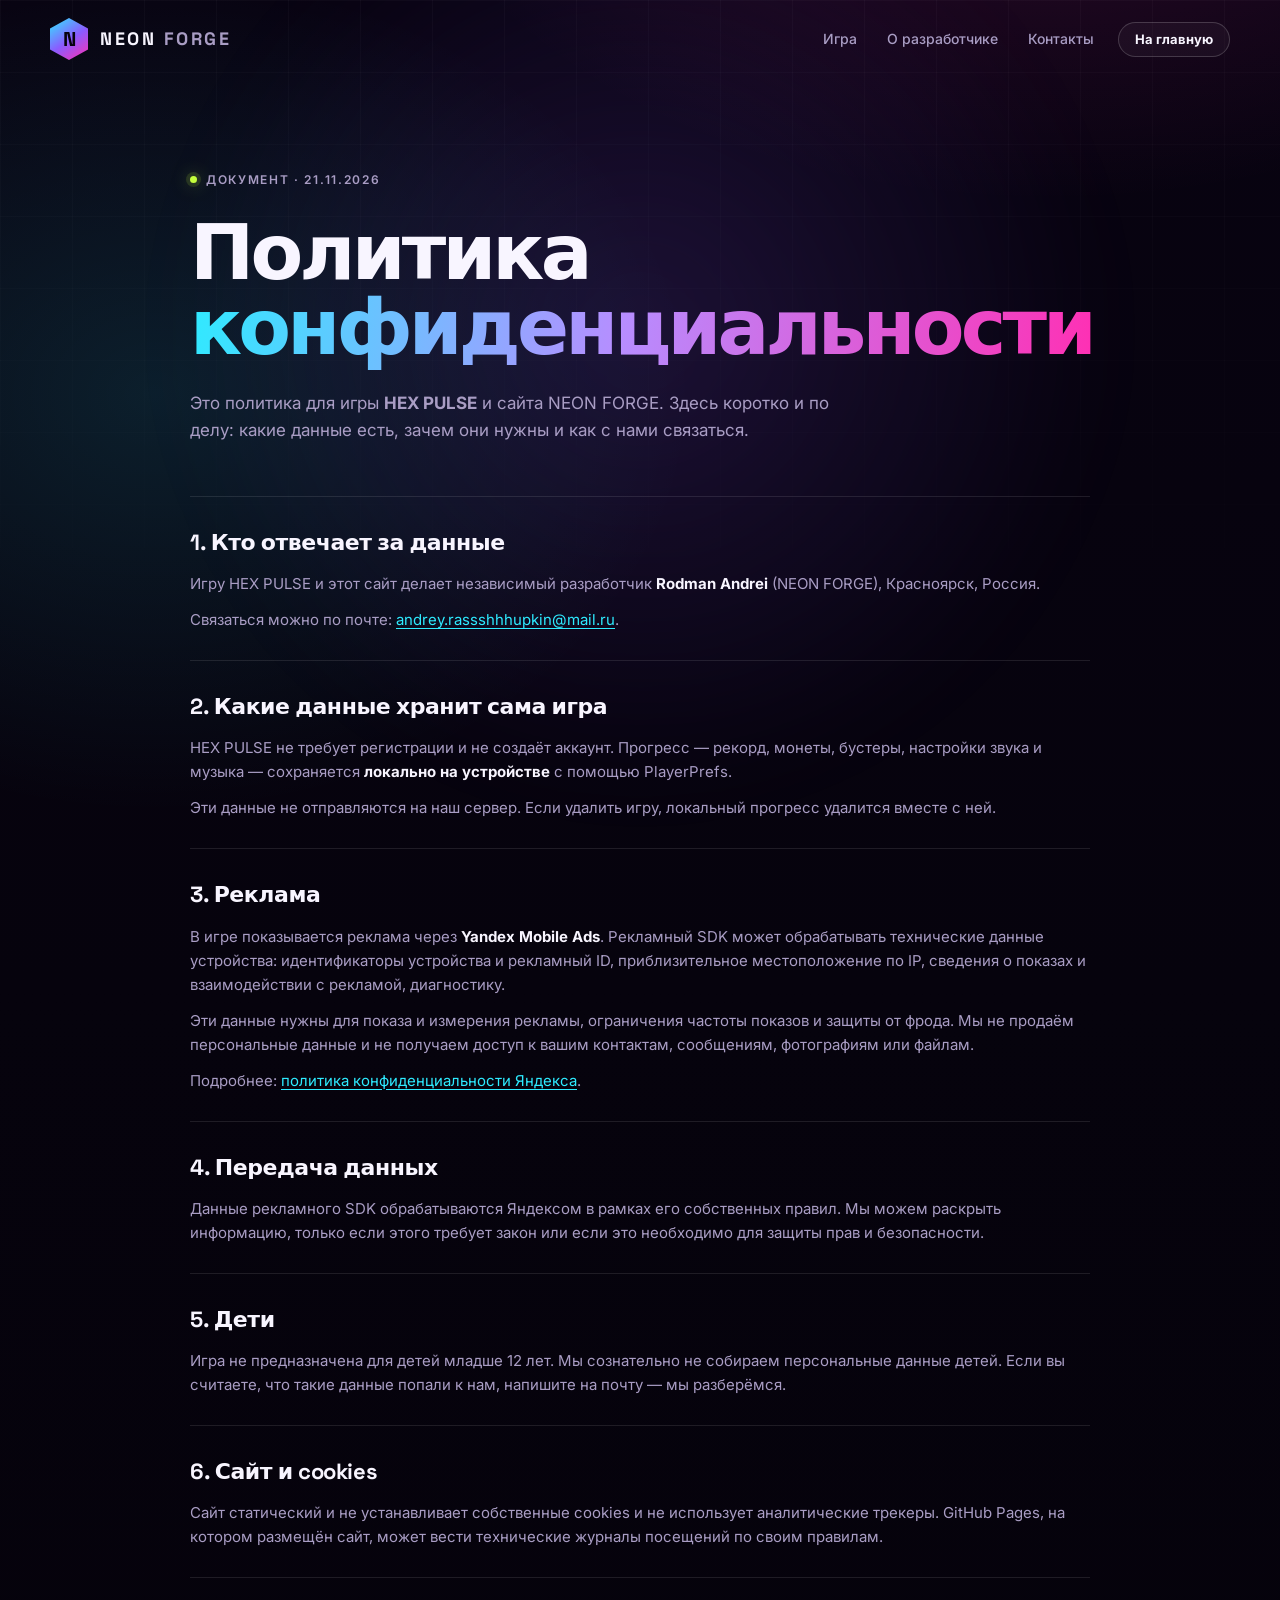
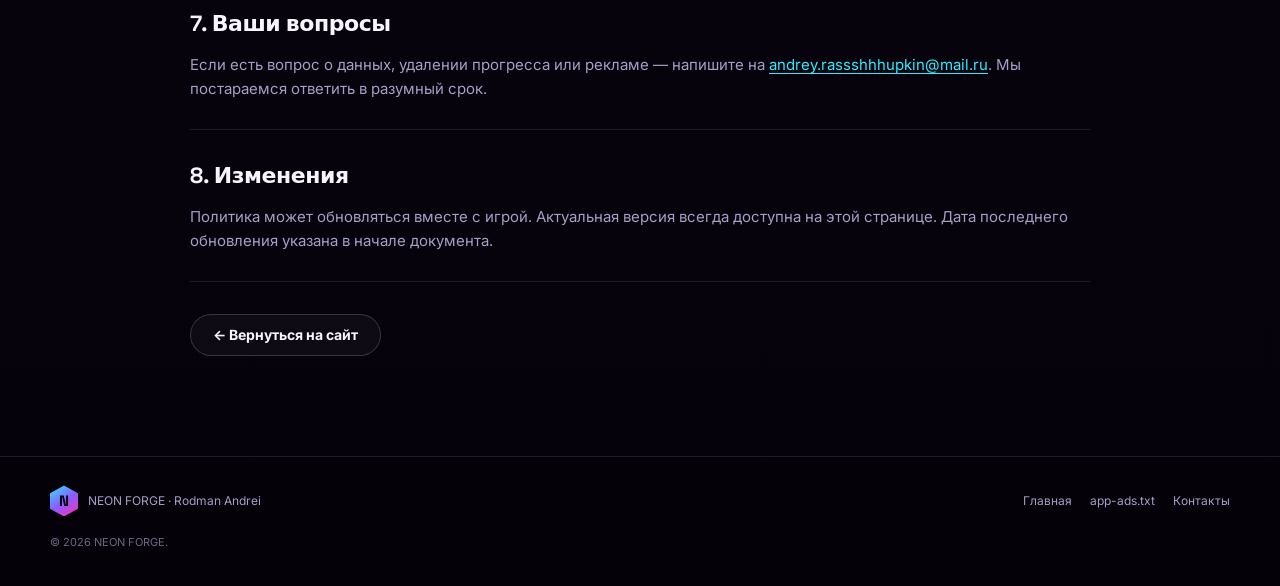
==== privacy.html @ 99549bdb "Add NEON FORGE landing page and privacy policy" ====
<!doctype html>
<html lang="ru">
<head>
  <meta charset="utf-8">
  <meta name="viewport" content="width=device-width, initial-scale=1">
  <title>Политика конфиденциальности — NEON FORGE</title>
  <meta name="description" content="Политика конфиденциальности игр NEON FORGE и HEX PULSE.">
  <link rel="canonical" href="https://rodman-org.github.io/privacy.html">
  <link rel="icon" href="assets/favicon.png" type="image/png">
  <meta name="theme-color" content="#07030f">
  <meta property="og:type" content="website">
  <meta property="og:title" content="Политика конфиденциальности — NEON FORGE">
  <meta property="og:description" content="Как HEX PULSE обращается с данными.">
  <meta property="og:url" content="https://rodman-org.github.io/privacy.html">
  <meta property="og:image" content="https://rodman-org.github.io/assets/og-cover.png">
  <link rel="preconnect" href="https://fonts.googleapis.com">
  <link rel="preconnect" href="https://fonts.gstatic.com" crossorigin>
  <link href="https://fonts.googleapis.com/css2?family=Inter:wght@400;500;600;700&family=Space+Grotesk:wght@500;600;700&display=swap" rel="stylesheet">
  <link rel="stylesheet" href="styles.css">
</head>
<body class="legal-page">
  <a class="skip-link" href="#main">Перейти к содержанию</a>

  <header class="site-header" id="top">
    <div class="container header-inner">
      <a class="brand" href="index.html" aria-label="NEON FORGE — на главную">
        <span class="brand-mark" aria-hidden="true">N</span>
        <span class="brand-text">NEON <span>FORGE</span></span>
      </a>
      <nav class="nav-links" aria-label="Навигация">
        <a href="index.html#game">Игра</a>
        <a href="index.html#about">О разработчике</a>
        <a href="index.html#contact">Контакты</a>
      </nav>
      <div class="header-actions">
        <a class="btn btn-small btn-ghost" href="index.html">На главную</a>
      </div>
    </div>
  </header>

  <main id="main" class="legal">
    <div class="container legal-wrap">
      <p class="eyebrow"><span class="status-dot"></span> Документ · 21.11.2026</p>
      <h1>Политика<br><span class="gradient-text">конфиденциальности</span></h1>
      <p class="legal-lead">Это политика для игры <strong>HEX PULSE</strong> и сайта NEON FORGE. Здесь коротко и по делу: какие данные есть, зачем они нужны и как с нами связаться.</p>

      <div class="legal-content">
        <section>
          <h2>1. Кто отвечает за данные</h2>
          <p>Игру HEX PULSE и этот сайт делает независимый разработчик <strong>Rodman Andrei</strong> (NEON FORGE), Красноярск, Россия.</p>
          <p>Связаться можно по почте: <a href="mailto:andrey.rassshhhupkin@mail.ru">andrey.rassshhhupkin@mail.ru</a>.</p>
        </section>

        <section>
          <h2>2. Какие данные хранит сама игра</h2>
          <p>HEX PULSE не требует регистрации и не создаёт аккаунт. Прогресс — рекорд, монеты, бустеры, настройки звука и музыка — сохраняется <strong>локально на устройстве</strong> с помощью PlayerPrefs.</p>
          <p>Эти данные не отправляются на наш сервер. Если удалить игру, локальный прогресс удалится вместе с ней.</p>
        </section>

        <section>
          <h2>3. Реклама</h2>
          <p>В игре показывается реклама через <strong>Yandex Mobile Ads</strong>. Рекламный SDK может обрабатывать технические данные устройства: идентификаторы устройства и рекламный ID, приблизительное местоположение по IP, сведения о показах и взаимодействии с рекламой, диагностику.</p>
          <p>Эти данные нужны для показа и измерения рекламы, ограничения частоты показов и защиты от фрода. Мы не продаём персональные данные и не получаем доступ к вашим контактам, сообщениям, фотографиям или файлам.</p>
          <p>Подробнее: <a href="https://yandex.ru/legal/confidential/" target="_blank" rel="noopener">политика конфиденциальности Яндекса</a>.</p>
        </section>

        <section>
          <h2>4. Передача данных</h2>
          <p>Данные рекламного SDK обрабатываются Яндексом в рамках его собственных правил. Мы можем раскрыть информацию, только если этого требует закон или если это необходимо для защиты прав и безопасности.</p>
        </section>

        <section>
          <h2>5. Дети</h2>
          <p>Игра не предназначена для детей младше 12 лет. Мы сознательно не собираем персональные данные детей. Если вы считаете, что такие данные попали к нам, напишите на почту — мы разберёмся.</p>
        </section>

        <section>
          <h2>6. Сайт и cookies</h2>
          <p>Сайт статический и не устанавливает собственные cookies и не использует аналитические трекеры. GitHub Pages, на котором размещён сайт, может вести технические журналы посещений по своим правилам.</p>
        </section>

        <section>
          <h2>7. Ваши вопросы</h2>
          <p>Если есть вопрос о данных, удалении прогресса или рекламе — напишите на <a href="mailto:andrey.rassshhhupkin@mail.ru">andrey.rassshhhupkin@mail.ru</a>. Мы постараемся ответить в разумный срок.</p>
        </section>

        <section>
          <h2>8. Изменения</h2>
          <p>Политика может обновляться вместе с игрой. Актуальная версия всегда доступна на этой странице. Дата последнего обновления указана в начале документа.</p>
        </section>
      </div>

      <div class="legal-back">
        <a class="btn btn-ghost" href="index.html">← Вернуться на сайт</a>
      </div>
    </div>
  </main>

  <footer class="site-footer">
    <div class="container footer-inner">
      <div class="footer-brand">
        <span class="brand-mark brand-mark-small" aria-hidden="true">N</span>
        <span>NEON FORGE · Rodman Andrei</span>
      </div>
      <div class="footer-links">
        <a href="index.html">Главная</a>
        <a href="app-ads.txt">app-ads.txt</a>
        <a href="index.html#contact">Контакты</a>
      </div>
      <p class="footer-note">© <span id="year">2026</span> NEON FORGE.</p>
    </div>
  </footer>
  <script src="script.js" defer></script>
</body>
</html>
---- styles.css ----
/* NEON FORGE — site styles */
:root {
  --bg: #06030d;
  --bg-soft: #0c0618;
  --panel: rgba(16, 8, 32, 0.72);
  --panel-strong: rgba(20, 10, 40, 0.92);
  --line: rgba(255, 255, 255, 0.1);
  --line-strong: rgba(255, 255, 255, 0.18);
  --ink: #f8f5ff;
  --muted: #a99dc4;
  --cyan: #2eebff;
  --magenta: #ff2fb3;
  --lime: #c4ff3d;
  --violet: #8a5cff;
  --radius: 24px;
  --radius-sm: 14px;
  --shadow: 0 30px 90px rgba(0, 0, 0, 0.45);
  --font-display: "Space Grotesk", "Arial Black", system-ui, sans-serif;
  --font-body: "Inter", "Segoe UI", system-ui, -apple-system, sans-serif;
}

*,
*::before,
*::after { box-sizing: border-box; }

html { scroll-behavior: smooth; }

body {
  margin: 0;
  min-width: 320px;
  background:
    radial-gradient(1100px 700px at 82% -10%, rgba(255, 47, 179, 0.16), transparent 60%),
    radial-gradient(900px 700px at 12% 18%, rgba(46, 235, 255, 0.12), transparent 60%),
    linear-gradient(180deg, #080311 0%, var(--bg) 45%, #05020b 100%);
  color: var(--ink);
  font-family: var(--font-body);
  font-size: 16px;
  line-height: 1.6;
  overflow-x: hidden;
  text-rendering: optimizeLegibility;
  -webkit-font-smoothing: antialiased;
}

body::before {
  content: "";
  position: fixed;
  inset: 0;
  z-index: -2;
  pointer-events: none;
  background-image:
    linear-gradient(rgba(255, 255, 255, 0.032) 1px, transparent 1px),
    linear-gradient(90deg, rgba(255, 255, 255, 0.032) 1px, transparent 1px);
  background-size: 72px 72px;
  mask-image: linear-gradient(to bottom, rgba(0,0,0,.85), transparent 78%);
}

body::after {
  content: "";
  position: fixed;
  left: 50%;
  top: -20vh;
  width: 80vw;
  height: 80vw;
  max-width: 1100px;
  max-height: 1100px;
  transform: translateX(-50%);
  z-index: -1;
  pointer-events: none;
  background: radial-gradient(circle, rgba(138, 92, 255, 0.16), transparent 65%);
  filter: blur(40px);
}

::selection { background: rgba(46, 235, 255, 0.28); color: #fff; }

img { max-width: 100%; display: block; }
a { color: inherit; text-decoration: none; }
button { font: inherit; }

:focus-visible {
  outline: 2px solid var(--cyan);
  outline-offset: 4px;
}

.skip-link {
  position: fixed;
  top: 10px;
  left: 10px;
  z-index: 100;
  padding: 10px 16px;
  border-radius: 10px;
  background: var(--cyan);
  color: #051016;
  font-weight: 700;
  transform: translateY(-160%);
  transition: transform .2s ease;
}
.skip-link:focus { transform: translateY(0); }

.container {
  width: min(1180px, calc(100% - 48px));
  margin-inline: auto;
}

/* ---------- Header ---------- */
.site-header {
  position: sticky;
  top: 0;
  z-index: 50;
  padding: 18px 0;
  border-bottom: 1px solid transparent;
  transition: background .25s ease, border-color .25s ease, padding .25s ease;
}
.site-header.is-scrolled {
  padding: 12px 0;
  background: rgba(6, 3, 13, 0.82);
  border-bottom-color: var(--line);
  backdrop-filter: blur(18px);
  -webkit-backdrop-filter: blur(18px);
}
.header-inner {
  display: flex;
  align-items: center;
  justify-content: space-between;
  gap: 24px;
}
.brand {
  display: inline-flex;
  align-items: center;
  gap: 12px;
  flex: 0 0 auto;
}
.brand-mark {
  width: 38px;
  height: 42px;
  display: grid;
  place-items: center;
  clip-path: polygon(50% 0, 100% 25%, 100% 75%, 50% 100%, 0 75%, 0 25%);
  background: linear-gradient(145deg, var(--cyan), var(--violet) 52%, var(--magenta));
  color: #06030d;
  font-family: var(--font-display);
  font-size: 20px;
  font-weight: 700;
  box-shadow: 0 0 28px rgba(46, 235, 255, 0.35);
}
.brand-mark-small { width: 28px; height: 31px; font-size: 15px; }
.brand-text {
  font-family: var(--font-display);
  font-size: 18px;
  font-weight: 700;
  letter-spacing: .14em;
  line-height: 1;
}
.brand-text span { color: var(--muted); }

.nav-links {
  display: flex;
  align-items: center;
  gap: 30px;
  margin-left: auto;
}
.nav-links a {
  color: var(--muted);
  font-size: 14px;
  font-weight: 500;
  transition: color .2s ease;
}
.nav-links a:hover { color: var(--ink); }

.header-actions { display: flex; align-items: center; gap: 12px; }

.menu-toggle {
  display: none;
  width: 42px;
  height: 42px;
  border: 1px solid var(--line);
  border-radius: 12px;
  background: rgba(255,255,255,.03);
  color: var(--ink);
  cursor: pointer;
}
.menu-toggle span {
  display: block;
  width: 17px;
  height: 1.5px;
  margin: 4px auto;
  background: currentColor;
  transition: transform .2s ease, opacity .2s ease;
}
.menu-toggle[aria-expanded="true"] span:first-child { transform: translateY(2.75px) rotate(45deg); }
.menu-toggle[aria-expanded="true"] span:last-child { transform: translateY(-2.75px) rotate(-45deg); }

/* ---------- Buttons ---------- */
.btn {
  display: inline-flex;
  align-items: center;
  justify-content: center;
  gap: 9px;
  border: 1px solid transparent;
  border-radius: 999px;
  padding: 13px 22px;
  font-size: 14px;
  font-weight: 700;
  line-height: 1;
  white-space: nowrap;
  cursor: pointer;
  transition: transform .2s ease, box-shadow .2s ease, background .2s ease, border-color .2s ease;
}
.btn svg { width: 17px; height: 17px; }
.btn:hover { transform: translateY(-2px); }
.btn-primary {
  background: linear-gradient(120deg, var(--cyan), #9ef7ff 45%, var(--magenta));
  color: #07030f;
  box-shadow: 0 10px 30px rgba(46, 235, 255, 0.18);
}
.btn-primary:hover { box-shadow: 0 16px 40px rgba(46, 235, 255, 0.3); }
.btn-ghost {
  border-color: var(--line-strong);
  background: rgba(255,255,255,.035);
  color: var(--ink);
}
.btn-ghost:hover { background: rgba(255,255,255,.07); border-color: rgba(255,255,255,.3); }
.btn-small { padding: 10px 16px; font-size: 13px; }
.btn-large { padding: 16px 26px; font-size: 15px; }

/* ---------- Hero ---------- */
.hero {
  display: grid;
  grid-template-columns: 1.04fr .96fr;
  gap: 44px;
  align-items: center;
  padding-top: 76px;
  padding-bottom: 104px;
}
.hero-copy,
.hero-visual,
.game-panel,
.screens-grid,
.section-head > *,
.about-grid > *,
.next-card > *,
.contact-inner > * { min-width: 0; }
.eyebrow {
  display: inline-flex;
  align-items: center;
  gap: 9px;
  margin: 0 0 26px;
  color: var(--muted);
  font-size: 12px;
  font-weight: 600;
  letter-spacing: .14em;
  text-transform: uppercase;
}
.status-dot {
  width: 7px;
  height: 7px;
  border-radius: 50%;
  background: var(--lime);
  box-shadow: 0 0 0 4px rgba(196, 255, 61, .12), 0 0 18px rgba(196, 255, 61, .65);
}
.hero h1 {
  margin: 0;
  font-family: var(--font-display);
  font-size: clamp(52px, 6.7vw, 92px);
  line-height: .98;
  letter-spacing: -.055em;
  font-weight: 700;
}
.gradient-text {
  background: linear-gradient(100deg, var(--cyan) 0%, #b78dff 48%, var(--magenta) 100%);
  -webkit-background-clip: text;
  background-clip: text;
  color: transparent;
}
.hero-lead {
  max-width: 500px;
  margin: 28px 0 0;
  color: var(--muted);
  font-size: 18px;
  line-height: 1.7;
}
.hero-actions { display: flex; flex-wrap: wrap; gap: 12px; margin-top: 34px; }
.hero-stats {
  display: flex;
  flex-wrap: wrap;
  gap: 0;
  margin: 52px 0 0;
  padding: 0;
  border-top: 1px solid var(--line);
}
.hero-stats div {
  padding: 20px 30px 0 0;
  margin-right: 30px;
  border-right: 1px solid var(--line);
}
.hero-stats div:last-child { border-right: 0; margin-right: 0; padding-right: 0; }
.hero-stats dt {
  font-family: var(--font-display);
  font-size: 26px;
  font-weight: 700;
  letter-spacing: -.03em;
  color: var(--ink);
}
.hero-stats dd { margin: 2px 0 0; color: var(--muted); font-size: 12px; }

/* ---------- Phone visual ---------- */
.hero-visual {
  position: relative;
  min-height: 650px;
  display: grid;
  place-items: center;
}
.phone {
  position: relative;
  width: min(308px, 72vw);
  aspect-ratio: 9 / 19.5;
  padding: 9px;
  border-radius: 42px;
  border: 1px solid rgba(255,255,255,.23);
  background: linear-gradient(160deg, #2c1a45, #0a0612 42%, #1b0b2b);
  box-shadow:
    0 45px 100px rgba(0,0,0,.65),
    0 0 0 1px rgba(255,255,255,.06) inset,
    0 0 60px rgba(138, 92, 255, .2);
  transform: rotate(-4deg);
  transition: transform .5s ease;
  animation: phone-float 8s ease-in-out infinite;
}
.hero-visual:hover .phone { transform: rotate(0deg) translateY(-6px); }
.phone img {
  width: 100%;
  height: 100%;
  object-fit: cover;
  border-radius: 34px;
  position: relative;
  z-index: 1;
}
.phone::before {
  content: "";
  position: absolute;
  inset: -20px;
  border-radius: 58px;
  background: radial-gradient(circle at 50% 10%, rgba(46,235,255,.2), transparent 58%);
  filter: blur(18px);
  z-index: -1;
}
.phone-speaker {
  position: absolute;
  top: 17px;
  left: 50%;
  transform: translateX(-50%);
  z-index: 3;
  width: 68px;
  height: 6px;
  border-radius: 99px;
  background: #0a0612;
  border: 1px solid rgba(255,255,255,.08);
}
.phone-shine {
  position: absolute;
  inset: 9px;
  z-index: 2;
  border-radius: 34px;
  pointer-events: none;
  background: linear-gradient(115deg, rgba(255,255,255,.14), transparent 30%, transparent 70%, rgba(255,255,255,.03));
}
.orbit {
  position: absolute;
  border-radius: 50%;
  border: 1px solid rgba(255,255,255,.07);
  pointer-events: none;
}
.orbit-one { width: 480px; height: 480px; transform: rotate(20deg); }
.orbit-two { width: 590px; height: 590px; border-style: dashed; opacity: .55; }
.float-card {
  position: absolute;
  z-index: 4;
  display: flex;
  align-items: center;
  gap: 11px;
  padding: 13px 17px;
  min-width: 178px;
  border: 1px solid rgba(255,255,255,.14);
  border-radius: 16px;
  background: rgba(12, 6, 24, .86);
  box-shadow: 0 18px 45px rgba(0,0,0,.4);
  backdrop-filter: blur(14px);
  -webkit-backdrop-filter: blur(14px);
  font-size: 12px;
}
.float-card strong { display: block; font-size: 12px; letter-spacing: .08em; }
.float-card small { display: block; color: var(--muted); font-size: 11px; margin-top: 1px; }
.float-card-top { top: 14%; right: 0; animation: card-float 6s ease-in-out infinite; }
.float-card-bottom { bottom: 13%; left: 0; animation: card-float 7s ease-in-out 0.8s infinite reverse; }
.float-icon { color: var(--lime); font-size: 18px; }
.float-hex {
  display: grid;
  place-items: center;
  width: 38px;
  height: 42px;
  clip-path: polygon(50% 0, 100% 25%, 100% 75%, 50% 100%, 0 75%, 0 25%);
  background: var(--magenta);
  color: #0b0412;
  font-family: var(--font-display);
  font-size: 14px;
  font-weight: 700;
}
.spark {
  position: absolute;
  color: var(--cyan);
  font-size: 20px;
  opacity: .8;
  animation: blink 4s ease-in-out infinite;
}
.spark-a { top: 8%; left: 13%; }
.spark-b { right: 9%; bottom: 23%; color: var(--magenta); animation-delay: 1.7s; }

@keyframes phone-float {
  0%, 100% { translate: 0 0; }
  50% { translate: 0 -11px; }
}
@keyframes card-float {
  0%, 100% { translate: 0 0; }
  50% { translate: 0 -8px; }
}
@keyframes blink {
  0%, 100% { opacity: .30; transform: scale(.85); }
  50% { opacity: .95; transform: scale(1.08); }
}

/* ---------- Marquee ---------- */
.marquee {
  overflow: hidden;
  border-top: 1px solid var(--line);
  border-bottom: 1px solid var(--line);
  background: rgba(255,255,255,.018);
}
.marquee-track {
  display: flex;
  align-items: center;
  gap: 34px;
  width: max-content;
  padding: 18px 0;
  animation: marquee 26s linear infinite;
}
.marquee span {
  font-family: var(--font-display);
  font-size: 13px;
  font-weight: 600;
  letter-spacing: .24em;
  color: var(--muted);
  white-space: nowrap;
}
.marquee i { color: var(--magenta); font-style: normal; font-size: 13px; }
@keyframes marquee { to { transform: translateX(-50%); } }

/* ---------- Sections ---------- */
.section { padding: 110px 0; scroll-margin-top: 90px; }
.section-head {
  display: grid;
  grid-template-columns: 210px 1fr;
  gap: 36px;
  align-items: start;
  margin-bottom: 50px;
}
.section-kicker {
  display: flex;
  align-items: center;
  gap: 12px;
  margin: 0;
  color: var(--muted);
  font-size: 12px;
  font-weight: 600;
  letter-spacing: .16em;
  text-transform: uppercase;
  white-space: nowrap;
}
.section-kicker span {
  display: inline-grid;
  place-items: center;
  width: 28px;
  height: 28px;
  border: 1px solid var(--line-strong);
  border-radius: 50%;
  color: var(--cyan);
  font-size: 10px;
  letter-spacing: 0;
}
.section h2 {
  margin: 0;
  font-family: var(--font-display);
  font-size: clamp(38px, 5vw, 64px);
  line-height: 1.02;
  letter-spacing: -.045em;
  font-weight: 700;
}
.section-lead {
  max-width: 650px;
  margin: 18px 0 0;
  color: var(--muted);
  font-size: 17px;
}

/* ---------- Game ---------- */
.game-layout {
  display: grid;
  grid-template-columns: .88fr 1.12fr;
  gap: 28px;
  align-items: start;
}
.game-panel {
  position: relative;
  padding: 32px;
  border: 1px solid var(--line);
  border-radius: var(--radius);
  background:
    radial-gradient(500px 280px at 0% 0%, rgba(255, 47, 179, .1), transparent 65%),
    linear-gradient(160deg, rgba(25, 13, 46, .92), rgba(9, 5, 18, .95));
  box-shadow: var(--shadow);
}
.game-identity { display: flex; align-items: center; gap: 16px; }
.game-icon {
  width: 82px;
  height: 82px;
  border-radius: 20px;
  border: 1px solid rgba(255,255,255,.16);
  box-shadow: 0 12px 30px rgba(0,0,0,.35);
}
.game-label {
  margin: 0 0 3px;
  color: var(--cyan);
  font-size: 10px;
  font-weight: 700;
  letter-spacing: .15em;
  text-transform: uppercase;
}
.game-panel h3 {
  margin: 0;
  font-family: var(--font-display);
  font-size: 28px;
  line-height: 1;
  letter-spacing: -.03em;
}
.game-meta { margin: 6px 0 0; color: var(--muted); font-size: 12px; }
.game-description { margin: 26px 0 0; color: var(--muted); font-size: 15px; }
.game-description strong { color: var(--ink); font-weight: 600; }
.tags {
  display: flex;
  flex-wrap: wrap;
  gap: 7px;
  margin: 22px 0 0;
  padding: 0;
  list-style: none;
}
.tags li {
  padding: 6px 10px;
  border: 1px solid var(--line);
  border-radius: 999px;
  color: var(--muted);
  font-size: 11px;
  letter-spacing: .03em;
}
.feature-list {
  display: grid;
  gap: 0;
  margin: 26px 0 0;
  padding: 0;
  list-style: none;
  border-top: 1px solid var(--line);
}
.feature-list li {
  display: grid;
  grid-template-columns: 32px 1fr;
  gap: 10px;
  padding: 16px 0;
  border-bottom: 1px solid var(--line);
}
.feature-list > li > span {
  color: var(--magenta);
  font-family: var(--font-display);
  font-size: 11px;
  font-weight: 700;
  padding-top: 3px;
}
.feature-list strong { font-size: 14px; }
.feature-list p { margin: 3px 0 0; color: var(--muted); font-size: 13px; line-height: 1.5; }
.game-cta { display: flex; align-items: center; flex-wrap: wrap; gap: 14px; margin-top: 26px; }
.cta-note { color: var(--muted); font-size: 11px; }

.screens-grid {
  display: grid;
  grid-template-columns: 1fr 1fr;
  gap: 18px;
}
.screen {
  margin: 0;
  padding: 8px;
  border: 1px solid var(--line);
  border-radius: 20px;
  background: rgba(255,255,255,.025);
  transition: transform .3s ease, border-color .3s ease, background .3s ease;
}
.screen:hover { transform: translateY(-5px); border-color: rgba(46,235,255,.35); background: rgba(255,255,255,.045); }
.screen button {
  display: block;
  width: 100%;
  padding: 0;
  border: 0;
  border-radius: 13px;
  overflow: hidden;
  background: #0b0615;
  cursor: zoom-in;
}
.screen img {
  width: 100%;
  height: auto;
  transition: transform .4s ease;
}
.screen:hover img { transform: scale(1.02); }
.screen figcaption {
  padding: 9px 8px 4px;
  color: var(--muted);
  font-size: 11px;
  letter-spacing: .08em;
  text-transform: uppercase;
}

/* ---------- Steps ---------- */
.steps {
  display: grid;
  grid-template-columns: repeat(3, 1fr);
  gap: 16px;
  margin-top: 28px;
}
.step {
  padding: 24px;
  border: 1px solid var(--line);
  border-radius: var(--radius-sm);
  background: rgba(255,255,255,.022);
}
.step span {
  color: var(--cyan);
  font-family: var(--font-display);
  font-size: 11px;
  font-weight: 700;
  letter-spacing: .12em;
}
.step strong { display: block; margin-top: 10px; font-size: 15px; }
.step p { margin: 6px 0 0; color: var(--muted); font-size: 13px; line-height: 1.55; }

/* ---------- About ---------- */
.about {
  border-top: 1px solid var(--line);
  border-bottom: 1px solid var(--line);
  background:
    radial-gradient(700px 400px at 100% 50%, rgba(46,235,255,.07), transparent 65%),
    rgba(255,255,255,.012);
}
.about-grid {
  display: grid;
  grid-template-columns: 1.05fr .95fr;
  gap: 70px;
  align-items: start;
}
.about-copy { padding-top: 8px; }
.about-copy p { margin: 0 0 18px; color: var(--muted); font-size: 16px; }
.about-copy strong { color: var(--ink); }
.about-meta {
  display: flex;
  flex-wrap: wrap;
  gap: 8px 22px;
  margin-top: 26px;
  padding-top: 20px;
  border-top: 1px solid var(--line);
  color: var(--muted);
  font-size: 12px;
}
.about-meta a { color: var(--cyan); }
.about-meta a:hover { text-decoration: underline; }

/* ---------- Next ---------- */
.next-card {
  display: grid;
  grid-template-columns: 1.05fr .95fr;
  gap: 40px;
  align-items: center;
  padding: 46px;
  border: 1px solid var(--line-strong);
  border-radius: var(--radius);
  background:
    radial-gradient(600px 300px at 90% 20%, rgba(138,92,255,.2), transparent 65%),
    linear-gradient(140deg, rgba(26, 14, 46, .92), rgba(8, 4, 15, .96));
  box-shadow: var(--shadow);
}
.next-copy h2 { font-size: clamp(34px, 4.4vw, 56px); }
.next-copy p { max-width: 480px; margin: 18px 0 0; color: var(--muted); font-size: 15px; }
.badge {
  display: inline-flex;
  margin-top: 24px;
  padding: 7px 12px;
  border: 1px solid rgba(196, 255, 61, .3);
  border-radius: 999px;
  color: var(--lime);
  background: rgba(196,255,61,.06);
  font-size: 10px;
  font-weight: 700;
  letter-spacing: .12em;
  text-transform: uppercase;
}
.word-visual {
  display: grid;
  grid-template-columns: repeat(5, 1fr);
  gap: 8px;
  max-width: 430px;
  margin-left: auto;
  transform: rotate(2deg);
}
.word-visual span {
  display: grid;
  place-items: center;
  aspect-ratio: 1;
  border: 1px solid rgba(255,255,255,.15);
  border-radius: 10px;
  background: rgba(255,255,255,.035);
  color: var(--ink);
  font-family: var(--font-display);
  font-size: clamp(20px, 2.6vw, 34px);
  font-weight: 700;
  box-shadow: 0 8px 22px rgba(0,0,0,.25);
}
.word-visual i { display: none; }

/* ---------- Contact ---------- */
.contact { padding-top: 105px; padding-bottom: 105px; }
.contact-inner {
  display: grid;
  grid-template-columns: 1.1fr .9fr;
  gap: 60px;
  align-items: end;
  padding: 52px;
  border: 1px solid var(--line);
  border-radius: var(--radius);
  background:
    radial-gradient(600px 260px at 0% 100%, rgba(255,47,179,.14), transparent 65%),
    radial-gradient(500px 260px at 100% 0%, rgba(46,235,255,.1), transparent 65%),
    rgba(255,255,255,.02);
}
.contact h2 { font-size: clamp(36px, 4.7vw, 62px); }
.contact-actions { display: grid; gap: 20px; justify-items: start; }
.contact-mail {
  display: inline-flex;
  align-items: center;
  gap: 8px;
  color: var(--ink);
  font-size: clamp(17px, 2vw, 23px);
  font-weight: 600;
  border-bottom: 1px solid rgba(255,255,255,.25);
  padding-bottom: 4px;
  transition: color .2s ease, border-color .2s ease;
}
.contact-mail svg { width: 18px; height: 18px; color: var(--cyan); }
.contact-mail:hover { color: var(--cyan); border-color: var(--cyan); }
.contact-links { display: flex; flex-wrap: wrap; gap: 18px; }
.contact-links a { color: var(--muted); font-size: 13px; }
.contact-links a:hover { color: var(--ink); }

/* ---------- Footer ---------- */
.site-footer {
  border-top: 1px solid var(--line);
  padding: 28px 0 34px;
  background: rgba(4, 2, 9, .8);
}
.footer-inner {
  display: flex;
  flex-wrap: wrap;
  align-items: center;
  justify-content: space-between;
  gap: 14px 28px;
}
.footer-brand { display: inline-flex; align-items: center; gap: 10px; color: var(--muted); font-size: 12px; }
.footer-links { display: flex; flex-wrap: wrap; gap: 18px; }
.footer-links a { color: var(--muted); font-size: 12px; }
.footer-links a:hover { color: var(--ink); }
.footer-note { flex-basis: 100%; margin: 4px 0 0; color: rgba(169,157,196,.65); font-size: 11px; }

/* ---------- Lightbox ---------- */
.lightbox {
  width: min(420px, calc(100% - 32px));
  padding: 0;
  border: 1px solid var(--line-strong);
  border-radius: 22px;
  background: #080410;
  color: var(--ink);
  box-shadow: 0 40px 120px rgba(0,0,0,.75);
}
.lightbox::backdrop { background: rgba(3, 1, 8, .82); backdrop-filter: blur(10px); }
.lightbox img { width: 100%; height: auto; border-radius: 20px; }
.lightbox-close {
  position: absolute;
  top: 8px;
  right: 8px;
  z-index: 2;
  width: 36px;
  height: 36px;
  border: 1px solid var(--line);
  border-radius: 50%;
  background: rgba(5,2,10,.8);
  color: var(--ink);
  font-size: 22px;
  line-height: 1;
  cursor: pointer;
}

/* ---------- Responsive ---------- */
@media (max-width: 980px) {
  .hero { grid-template-columns: 1fr; gap: 26px; padding-top: 48px; padding-bottom: 70px; }
  .hero-visual { min-height: 540px; order: 2; }
  .hero-lead { max-width: 620px; }
  .section-head { grid-template-columns: 1fr; gap: 18px; }
  .game-layout { grid-template-columns: 1fr; }
  .screens-grid { order: 2; }
  .game-panel { order: 1; }
  .about-grid, .next-card, .contact-inner { grid-template-columns: 1fr; gap: 34px; }
  .about-copy { padding-top: 0; }
  .word-visual { margin: 0; max-width: 520px; }
  .contact-inner { align-items: start; padding: 36px; }
}

@media (max-width: 720px) {
  .container { width: min(100% - 32px, 1180px); }
  .site-header { padding: 12px 0; }
  .nav-links {
    position: absolute;
    top: calc(100% + 8px);
    left: 16px;
    right: 16px;
    display: none;
    flex-direction: column;
    align-items: stretch;
    gap: 0;
    padding: 10px;
    border: 1px solid var(--line);
    border-radius: 18px;
    background: rgba(9, 4, 18, .97);
    box-shadow: var(--shadow);
    backdrop-filter: blur(18px);
  }
  .nav-links.is-open { display: flex; }
  .nav-links a { padding: 13px 14px; font-size: 15px; border-radius: 10px; }
  .nav-links a:hover { background: rgba(255,255,255,.05); }
  .menu-toggle { display: block; }
  .header-actions .btn-small { display: none; }
  .hero h1 { font-size: clamp(38px, 9.2vw, 56px); }
  .hero-lead { font-size: 16px; }
  .hero-stats { gap: 18px 0; }
  .hero-stats div { margin-right: 18px; padding-right: 18px; }
  .hero-stats dt { font-size: 22px; }
  .hero-visual { min-height: 480px; }
  .phone { width: min(260px, 70vw); }
  .orbit-one { width: 360px; height: 360px; }
  .orbit-two { width: 450px; height: 450px; }
  .float-card { min-width: 0; padding: 10px 12px; }
  .float-card-top { top: 7%; right: -6px; }
  .float-card-bottom { bottom: 6%; left: -6px; }
  .section { padding: 74px 0; }
  .section h2 { font-size: clamp(34px, 9vw, 50px); }
  .section-lead { font-size: 15px; }
  .game-panel { padding: 22px; }
  .screens-grid { gap: 10px; }
  .screen { padding: 5px; border-radius: 15px; }
  .screen figcaption { font-size: 9px; padding: 7px 6px 3px; }
  .steps { grid-template-columns: 1fr; }
  .next-card { padding: 26px; }
  .word-visual { gap: 5px; }
  .word-visual span { border-radius: 7px; font-size: clamp(17px, 5vw, 26px); }
  .contact { padding-top: 70px; padding-bottom: 70px; }
  .contact-inner { padding: 24px; }
  .footer-inner { align-items: flex-start; flex-direction: column; }
}

@media (max-width: 420px) {
  .hero-actions .btn { flex: 1 1 100%; }
  .float-card { display: none; }
  .hero-visual { min-height: 430px; }
}

@media (prefers-reduced-motion: reduce) {
  html { scroll-behavior: auto; }
  *, *::before, *::after {
    animation-duration: .001ms !important;
    animation-iteration-count: 1 !important;
    transition-duration: .001ms !important;
  }
  .marquee-track { animation: none; }
}

/* ---------- Legal page ---------- */
.legal { padding: 86px 0 100px; }
.legal-wrap { max-width: 900px; }
.legal h1 {
  margin: 0;
  font-family: var(--font-display);
  font-size: clamp(44px, 6vw, 78px);
  line-height: .98;
  letter-spacing: -.05em;
}
.legal-lead {
  max-width: 650px;
  margin: 24px 0 0;
  color: var(--muted);
  font-size: 17px;
}
.legal-content { margin-top: 52px; border-top: 1px solid var(--line); }
.legal-content section { padding: 28px 0; border-bottom: 1px solid var(--line); }
.legal-content h2 {
  margin: 0 0 12px;
  font-family: var(--font-display);
  font-size: 22px;
  letter-spacing: -.02em;
}
.legal-content p { margin: 0 0 12px; color: var(--muted); font-size: 15px; }
.legal-content p:last-child { margin-bottom: 0; }
.legal-content strong { color: var(--ink); }
.legal-content a { color: var(--cyan); text-decoration: underline; text-underline-offset: 3px; }
.legal-back { margin-top: 32px; }
@media (max-width: 720px) {
  .legal { padding: 54px 0 70px; }
  .legal-lead { font-size: 15px; }
  .legal-content { margin-top: 34px; }
  .legal-content h2 { font-size: 20px; }
}

/* ---------- 404 ---------- */
.not-found-page { min-height: 100vh; display: grid; place-items: center; padding: 40px 24px; }
.not-found { width: min(760px, 100%); }
.not-found .brand { margin-bottom: 64px; }
.not-found h1 {
  margin: 0;
  font-family: var(--font-display);
  font-size: clamp(52px, 9vw, 104px);
  line-height: .96;
  letter-spacing: -.055em;
}
.not-found > p:not(.eyebrow) { max-width: 460px; margin: 24px 0 0; color: var(--muted); font-size: 17px; }
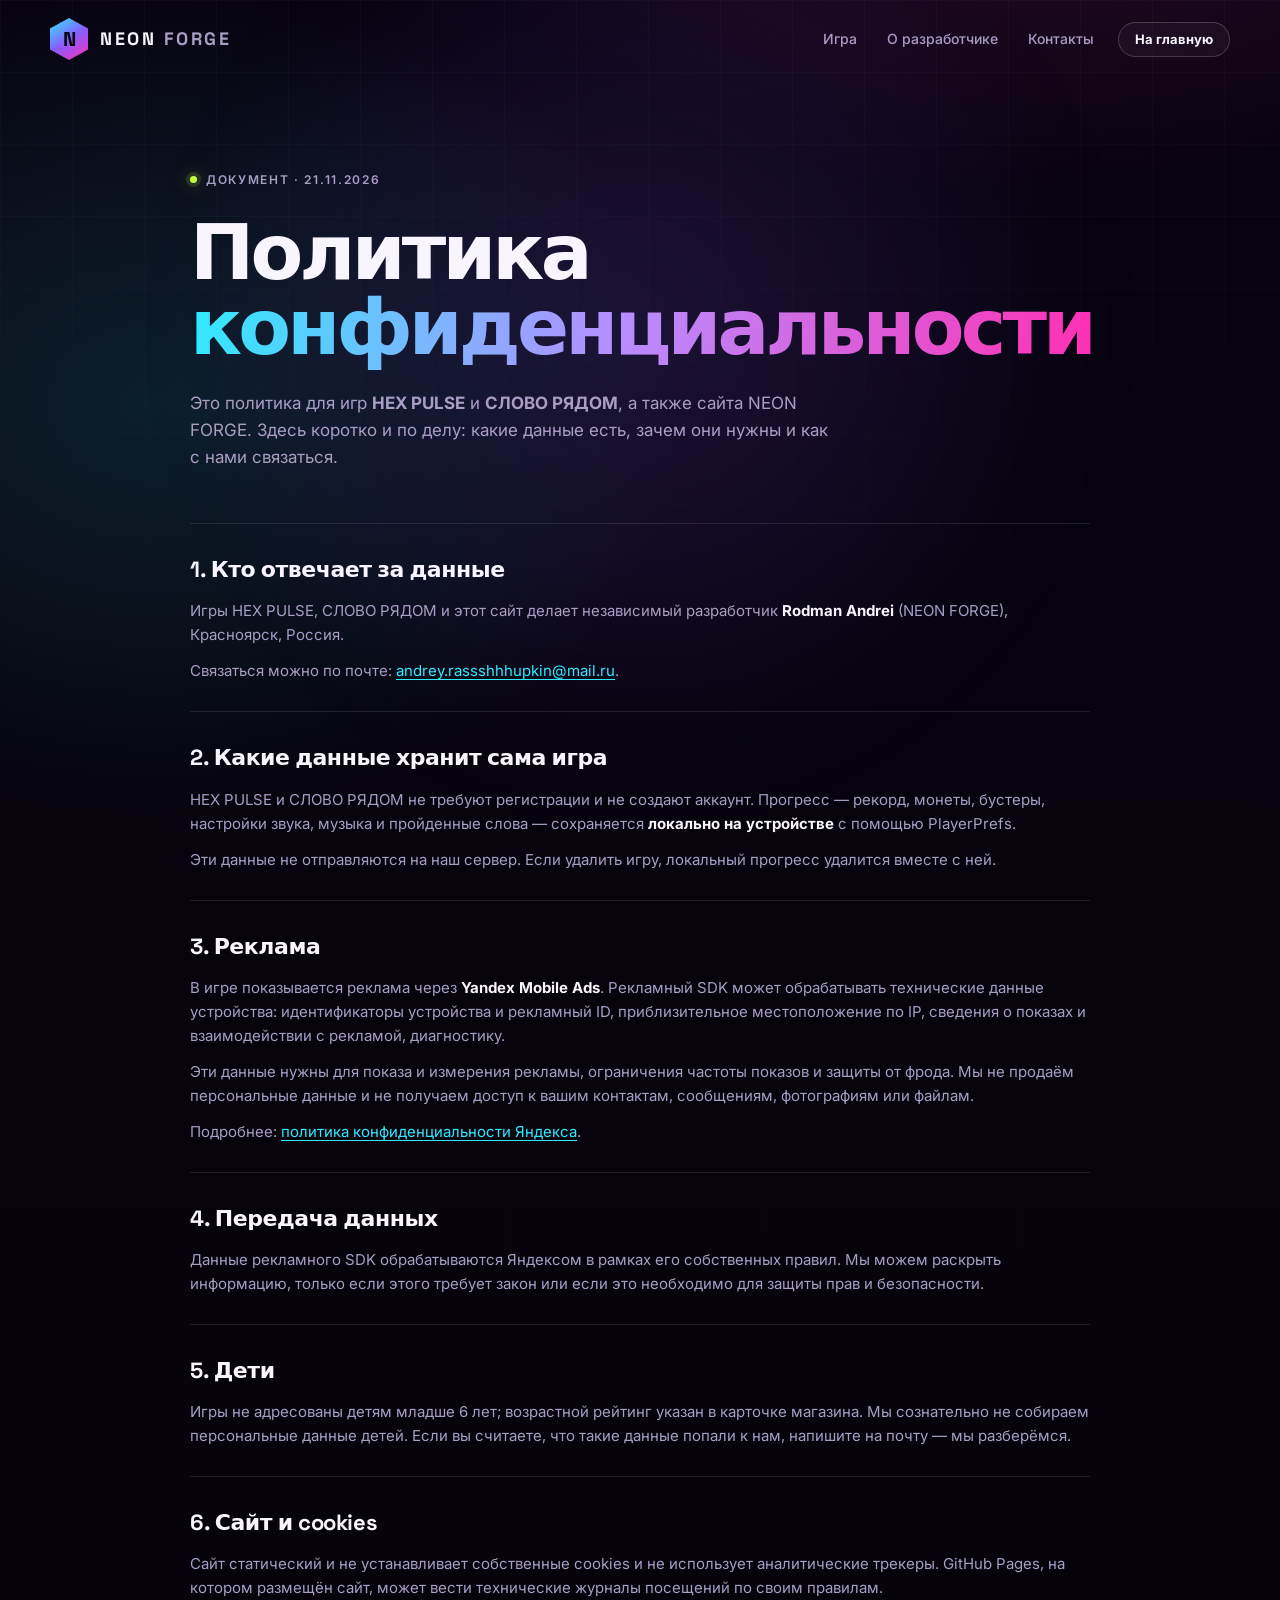
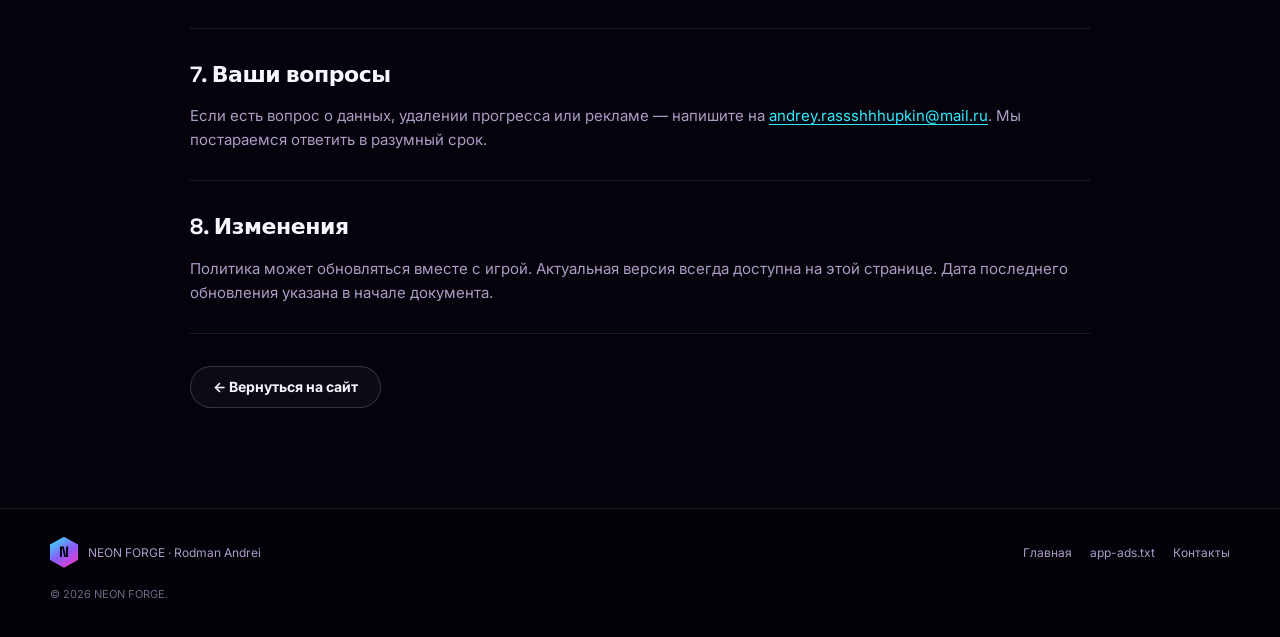
==== commit 90df259d: "Cover Slovo Ryadom in privacy policy" ====
--- a/privacy.html
+++ b/privacy.html
@@ -4,7 +4,7 @@
   <meta charset="utf-8">
   <meta name="viewport" content="width=device-width, initial-scale=1">
   <title>Политика конфиденциальности — NEON FORGE</title>
-  <meta name="description" content="Политика конфиденциальности игр NEON FORGE и HEX PULSE.">
+  <meta name="description" content="Политика конфиденциальности игр NEON FORGE: HEX PULSE и СЛОВО РЯДОМ.">
   <link rel="canonical" href="https://rodman-org.github.io/privacy.html">
   <link rel="icon" href="assets/favicon.png" type="image/png">
   <meta name="theme-color" content="#07030f">
@@ -42,18 +42,18 @@
     <div class="container legal-wrap">
       <p class="eyebrow"><span class="status-dot"></span> Документ · 21.11.2026</p>
       <h1>Политика<br><span class="gradient-text">конфиденциальности</span></h1>
-      <p class="legal-lead">Это политика для игры <strong>HEX PULSE</strong> и сайта NEON FORGE. Здесь коротко и по делу: какие данные есть, зачем они нужны и как с нами связаться.</p>
+      <p class="legal-lead">Это политика для игр <strong>HEX PULSE</strong> и <strong>СЛОВО РЯДОМ</strong>, а также сайта NEON FORGE. Здесь коротко и по делу: какие данные есть, зачем они нужны и как с нами связаться.</p>
 
       <div class="legal-content">
         <section>
           <h2>1. Кто отвечает за данные</h2>
-          <p>Игру HEX PULSE и этот сайт делает независимый разработчик <strong>Rodman Andrei</strong> (NEON FORGE), Красноярск, Россия.</p>
+          <p>Игры HEX PULSE, СЛОВО РЯДОМ и этот сайт делает независимый разработчик <strong>Rodman Andrei</strong> (NEON FORGE), Красноярск, Россия.</p>
           <p>Связаться можно по почте: <a href="mailto:andrey.rassshhhupkin@mail.ru">andrey.rassshhhupkin@mail.ru</a>.</p>
         </section>
 
         <section>
           <h2>2. Какие данные хранит сама игра</h2>
-          <p>HEX PULSE не требует регистрации и не создаёт аккаунт. Прогресс — рекорд, монеты, бустеры, настройки звука и музыка — сохраняется <strong>локально на устройстве</strong> с помощью PlayerPrefs.</p>
+          <p>HEX PULSE и СЛОВО РЯДОМ не требуют регистрации и не создают аккаунт. Прогресс — рекорд, монеты, бустеры, настройки звука, музыка и пройденные слова — сохраняется <strong>локально на устройстве</strong> с помощью PlayerPrefs.</p>
           <p>Эти данные не отправляются на наш сервер. Если удалить игру, локальный прогресс удалится вместе с ней.</p>
         </section>
 
@@ -71,7 +71,7 @@
 
         <section>
           <h2>5. Дети</h2>
-          <p>Игра не предназначена для детей младше 12 лет. Мы сознательно не собираем персональные данные детей. Если вы считаете, что такие данные попали к нам, напишите на почту — мы разберёмся.</p>
+          <p>Игры не адресованы детям младше 6 лет; возрастной рейтинг указан в карточке магазина. Мы сознательно не собираем персональные данные детей. Если вы считаете, что такие данные попали к нам, напишите на почту — мы разберёмся.</p>
         </section>
 
         <section>
